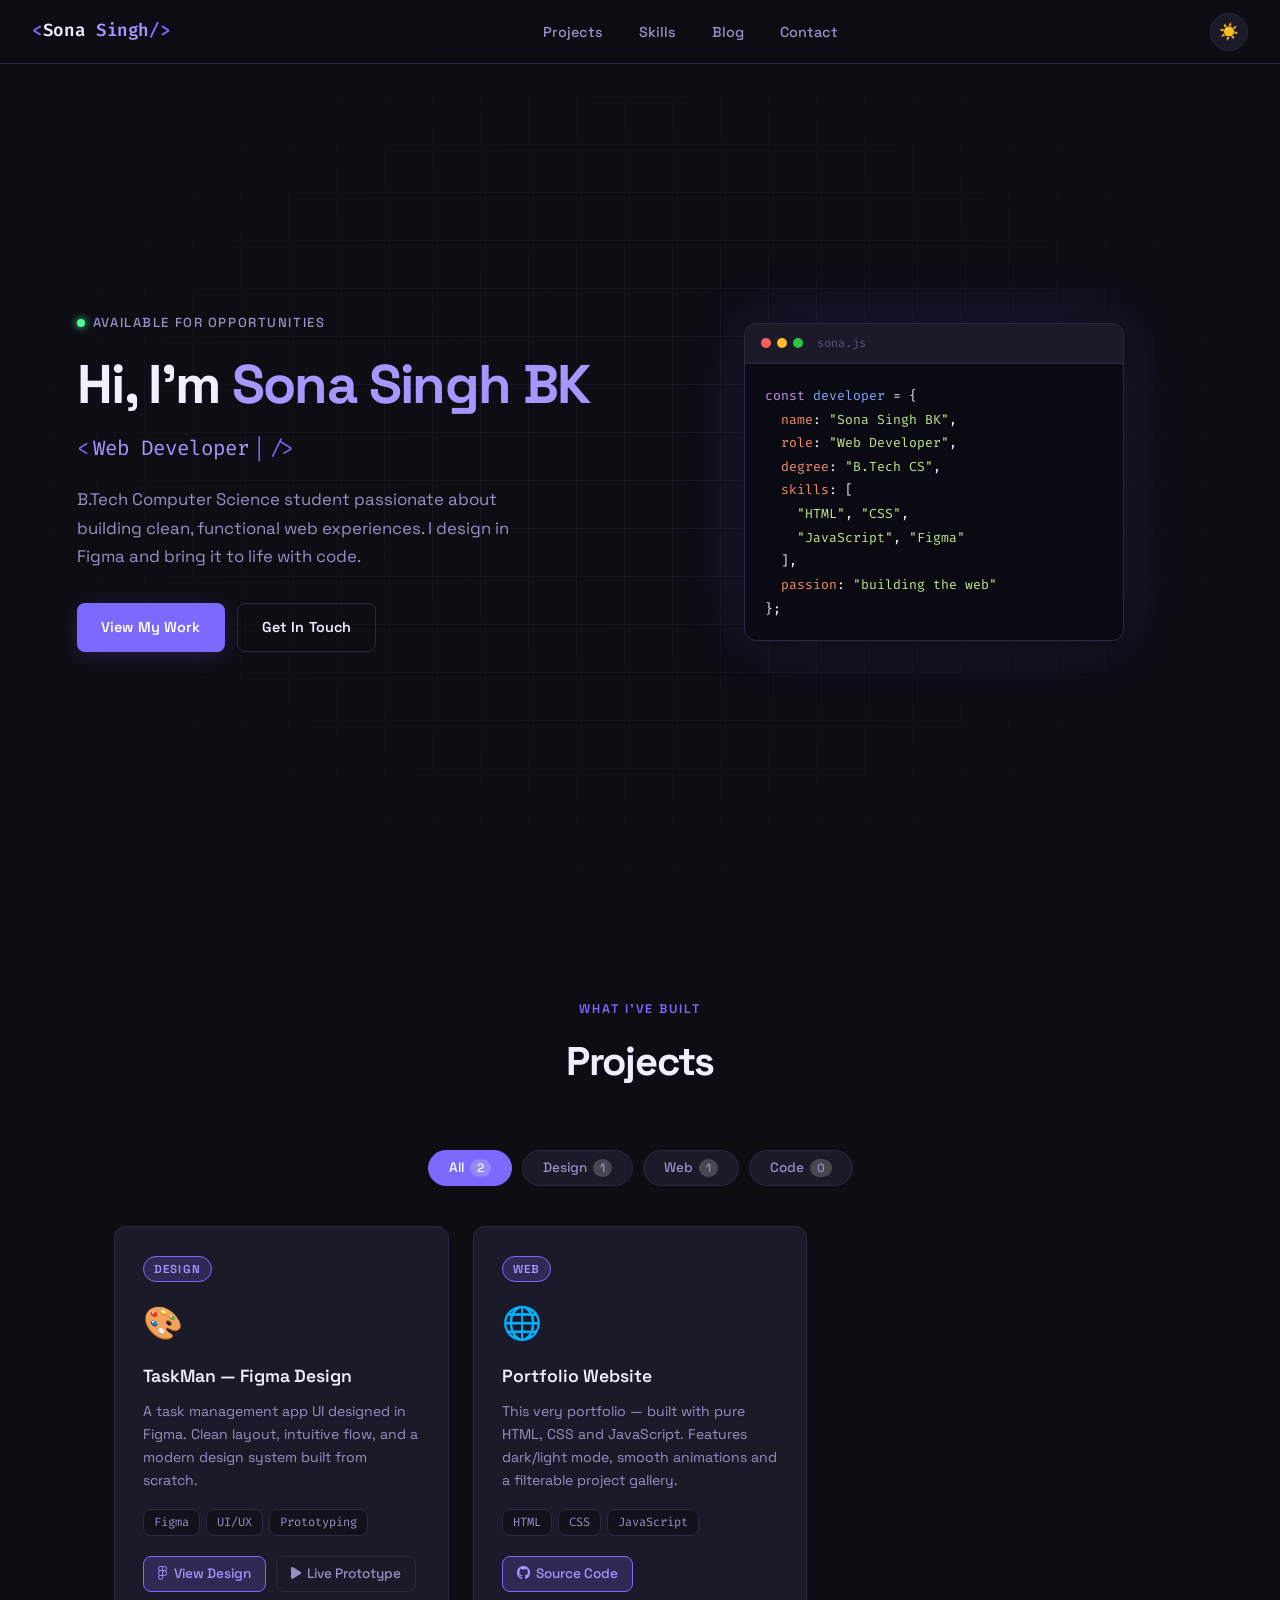
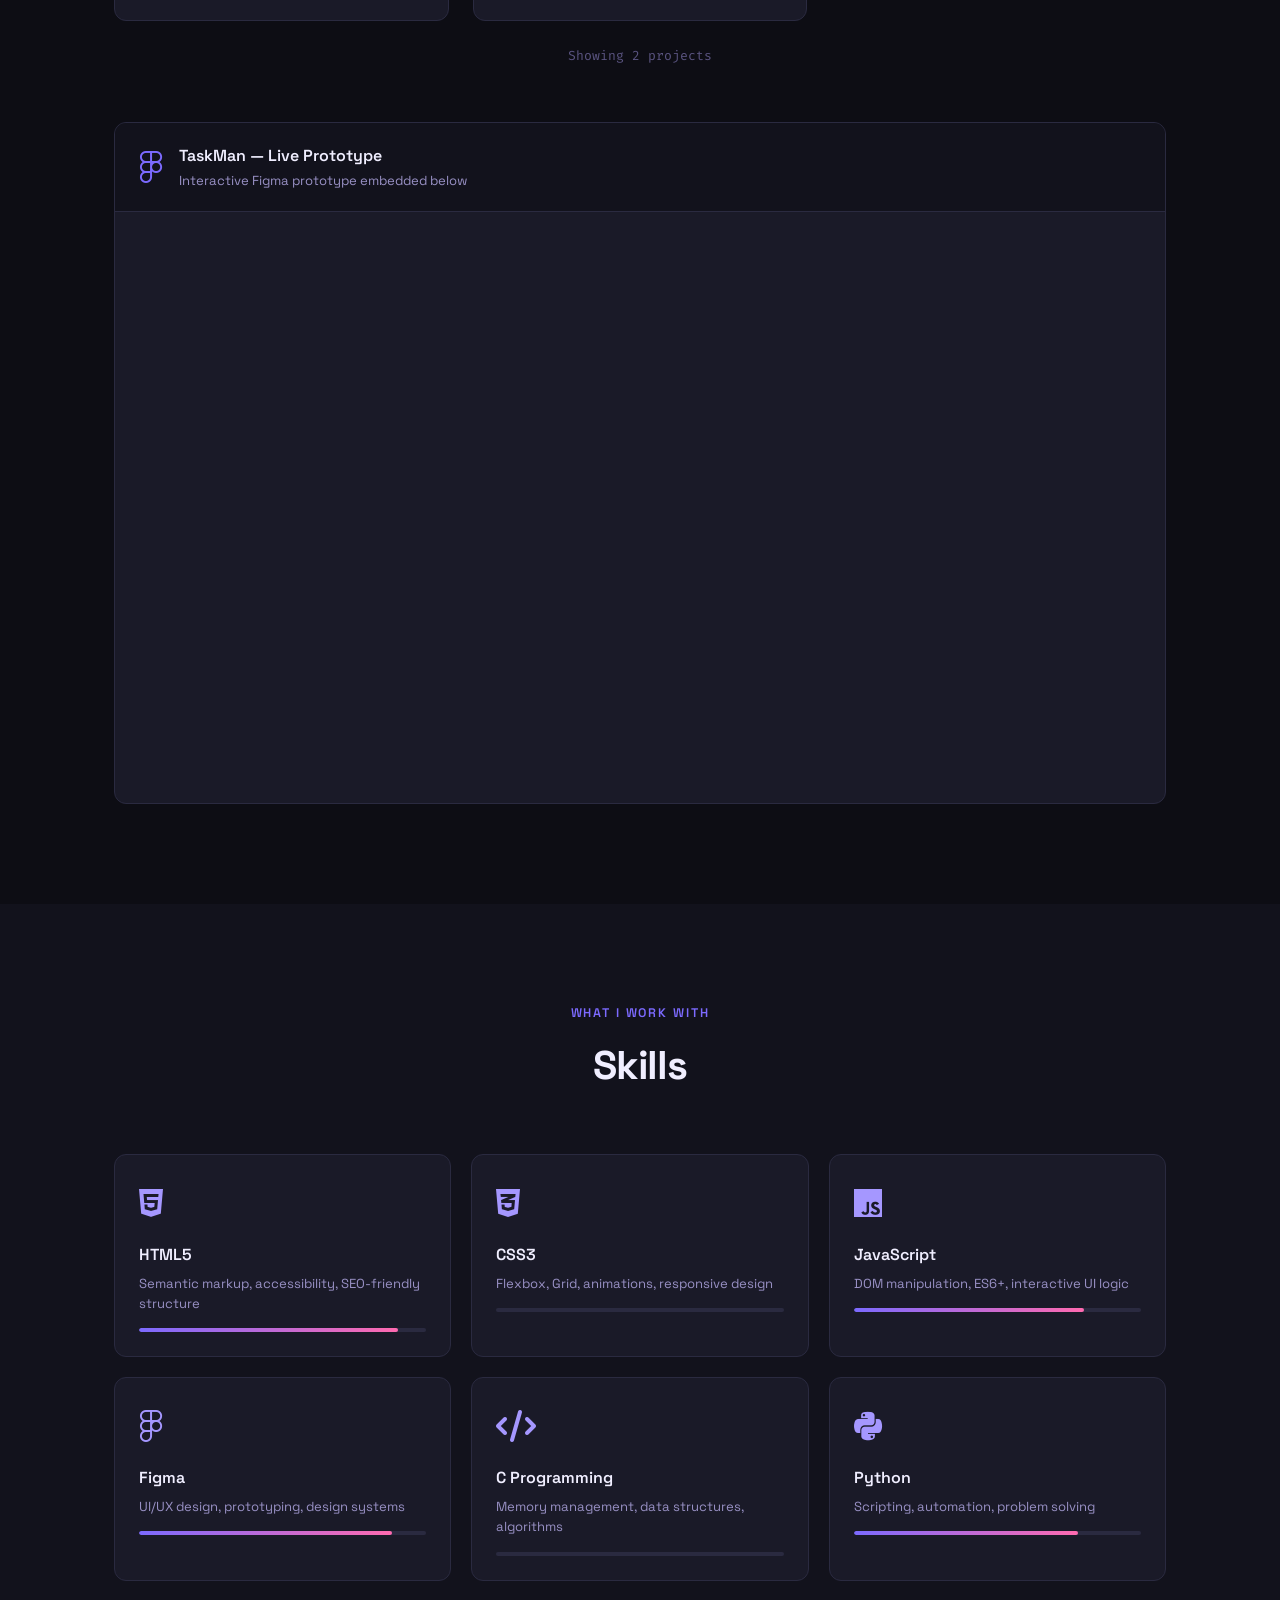
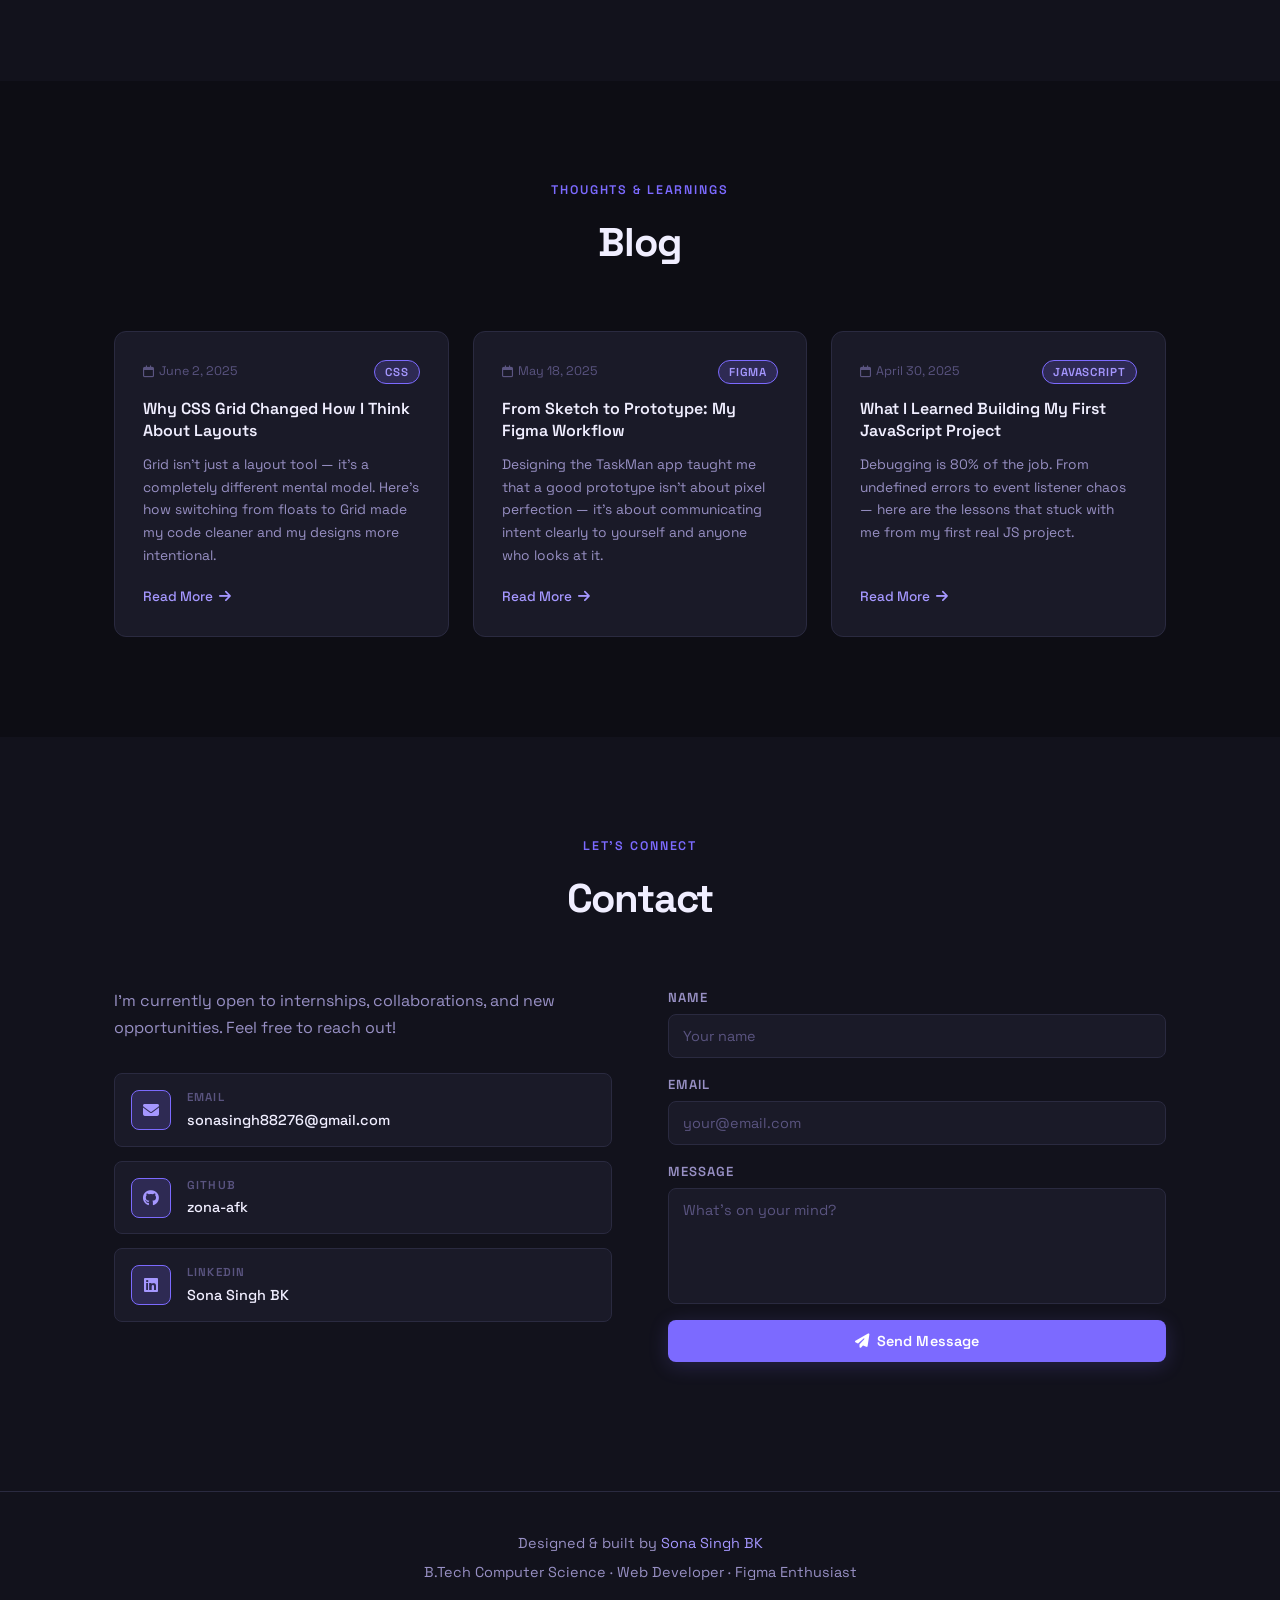
==== folio/index.html @ de7daded "Add files via upload" ====
<!DOCTYPE html>
<html lang="en" data-theme="dark">
<head>
  <meta charset="UTF-8" />
  <meta name="viewport" content="width=device-width, initial-scale=1.0" />
  <title>Sona Singh BK — Web Developer</title>
  <link rel="stylesheet" href="style.css" />
  <link href="https://fonts.googleapis.com/css2?family=Space+Grotesk:wght@300;400;500;600;700&family=Fira+Code:wght@400;500&display=swap" rel="stylesheet" />
  <link rel="stylesheet" href="https://cdnjs.cloudflare.com/ajax/libs/font-awesome/6.5.0/css/all.min.css" />
</head>
<body>

  <!-- ── NAVBAR ── -->
  <nav class="navbar" id="navbar">
    <div class="nav-logo">
      <span class="logo-bracket">&lt;</span>Sona <span class="logo-accent">Singh</span><span class="logo-bracket">/&gt;</span>
    </div>
    <ul class="nav-links" id="navLinks">
      <li><a href="#projects" class="nav-link">Projects</a></li>
      <li><a href="#skills" class="nav-link">Skills</a></li>
      <li><a href="#blog" class="nav-link">Blog</a></li>
      <li><a href="#contact" class="nav-link">Contact</a></li>
    </ul>
    <div class="nav-right">
      <button class="theme-toggle" id="themeToggle" aria-label="Toggle theme">
        <span class="theme-icon" id="themeIcon">☀️</span>
      </button>
      <button class="hamburger" id="hamburger" aria-label="Menu">
        <span></span><span></span><span></span>
      </button>
    </div>
  </nav>

  <!-- ── HERO ── -->
  <section class="hero" id="home">
    <div class="hero-bg-grid"></div>
    <div class="hero-content">
      <p class="hero-eyebrow"><span class="dot"></span> Available for opportunities</p>
      <h1 class="hero-title">
        Hi, I'm <span class="highlight">Sona Singh BK</span>
      </h1>
      <p class="hero-role">
        <span class="fira">&lt;</span>
        <span class="typed-text" id="typedText"></span>
        <span class="cursor">|</span>
        <span class="fira">/&gt;</span>
      </p>
      <p class="hero-bio">
        B.Tech Computer Science student passionate about building clean, functional web experiences. I design in Figma and bring it to life with code.
      </p>
      <div class="hero-cta">
        <a href="#projects" class="btn btn-primary">View My Work</a>
        <a href="#contact" class="btn btn-ghost">Get In Touch</a>
      </div>
    </div>
    <div class="hero-visual">
      <div class="code-card">
        <div class="code-card-header">
          <span class="dot red"></span>
          <span class="dot yellow"></span>
          <span class="dot green"></span>
          <span class="file-name">sona.js</span>
        </div>
        <pre class="code-body"><span class="c-key">const</span> <span class="c-var">developer</span> = {
  <span class="c-prop">name</span>: <span class="c-str">"Sona Singh BK"</span>,
  <span class="c-prop">role</span>: <span class="c-str">"Web Developer"</span>,
  <span class="c-prop">degree</span>: <span class="c-str">"B.Tech CS"</span>,
  <span class="c-prop">skills</span>: [
    <span class="c-str">"HTML"</span>, <span class="c-str">"CSS"</span>,
    <span class="c-str">"JavaScript"</span>, <span class="c-str">"Figma"</span>
  ],
  <span class="c-prop">passion</span>: <span class="c-str">"building the web"</span>
};</pre>
      </div>
    </div>
  </section>

  <!-- ── PROJECTS ── -->
  <section class="section" id="projects">
    <div class="container">
      <div class="section-header">
        <p class="section-eyebrow">What I've built</p>
        <h2 class="section-title">Projects</h2>
      </div>

      <!-- Filter Buttons -->
      <div class="filter-bar">
        <button class="filter-btn active" data-filter="all">All <span class="count" id="count-all"></span></button>
        <button class="filter-btn" data-filter="design">Design <span class="count" id="count-design"></span></button>
        <button class="filter-btn" data-filter="web">Web <span class="count" id="count-web"></span></button>
        <button class="filter-btn" data-filter="code">Code <span class="count" id="count-code"></span></button>
      </div>

      <div class="projects-grid" id="projectsGrid">

        <!-- Project 1 -->
        <div class="project-card" data-category="design">
          <div class="project-tag">Design</div>
          <div class="project-icon">🎨</div>
          <h3 class="project-name">TaskMan — Figma Design</h3>
          <p class="project-desc">A task management app UI designed in Figma. Clean layout, intuitive flow, and a modern design system built from scratch.</p>
          <div class="project-tech">
            <span class="tech-chip">Figma</span>
            <span class="tech-chip">UI/UX</span>
            <span class="tech-chip">Prototyping</span>
          </div>
          <div class="project-links">
            <a href="https://www.figma.com/design/TzGWOhsbZDElKzTihRXyVi/taskman?node-id=1-3&t=gSdvtDwGQ5jURXAf-1" target="_blank" class="project-link">
              <i class="fa-brands fa-figma"></i> View Design
            </a>
            <a href="https://www.figma.com/proto/TzGWOhsbZDElKzTihRXyVi/taskman?page-id=1%3A3&node-id=8-253&p=f&viewport=12%2C239%2C0.24&t=rxX5wmL4FggUm6LG-1&scaling=scale-down&content-scaling=fixed&starting-point-node-id=8%3A253" target="_blank" class="project-link secondary">
              <i class="fa-solid fa-play"></i> Live Prototype
            </a>
          </div>
        </div>

        <!-- Project 2 -->
        <div class="project-card" data-category="web">
          <div class="project-tag">Web</div>
          <div class="project-icon">🌐</div>
          <h3 class="project-name">Portfolio Website</h3>
          <p class="project-desc">This very portfolio — built with pure HTML, CSS and JavaScript. Features dark/light mode, smooth animations and a filterable project gallery.</p>
          <div class="project-tech">
            <span class="tech-chip">HTML</span>
            <span class="tech-chip">CSS</span>
            <span class="tech-chip">JavaScript</span>
          </div>
          <div class="project-links">
            <a href="https://github.com/zona-afk/green-quest-" target="_blank" class="project-link">
              <i class="fa-brands fa-github"></i> Source Code
            </a>
          </div>
        </div>

       

      </div>

      <!-- Project count -->
      <p class="project-count-display" id="projectCountDisplay"></p>

      <!-- ── FIGMA PROTOTYPE EMBED ── -->
      <div class="figma-embed-wrapper">
        <div class="figma-embed-header">
          <i class="fa-brands fa-figma"></i>
          <div>
            <h3>TaskMan — Live Prototype</h3>
            <p>Interactive Figma prototype embedded below</p>
          </div>
        </div>
        <div class="figma-iframe-container">
          <iframe
            src="https://www.figma.com/embed?embed_host=share&url=https%3A%2F%2Fwww.figma.com%2Fproto%2FTzGWOhsbZDElKzTihRXyVi%2Ftaskman%3Fpage-id%3D1%253A3%26node-id%3D8-253%26p%3Df%26viewport%3D12%252C239%252C0.24%26t%3DrxX5wmL4FggUm6LG-1%26scaling%3Dscale-down%26content-scaling%3Dfixed%26starting-point-node-id%3D8%253A253"
            allowfullscreen
            loading="lazy"
            title="TaskMan Figma Prototype">
          </iframe>
        </div>
      </div>

    </div>
  </section>

  <!-- ── SKILLS ── -->
  <section class="section section-alt" id="skills">
    <div class="container">
      <div class="section-header">
        <p class="section-eyebrow">What I work with</p>
        <h2 class="section-title">Skills</h2>
      </div>
      <div class="skills-grid">

        <div class="skill-card">
          <div class="skill-icon">
            <i class="fa-brands fa-html5"></i>
          </div>
          <h4>HTML5</h4>
          <p>Semantic markup, accessibility, SEO-friendly structure</p>
          <div class="skill-bar"><div class="skill-fill" style="--w:90%"></div></div>
        </div>

        <div class="skill-card">
          <div class="skill-icon">
            <i class="fa-brands fa-css3-alt"></i>
          </div>
          <h4>CSS3</h4>
          <p>Flexbox, Grid, animations, responsive design</p>
          <div class="skill-bar"><div class="skill-fill" style="--w:85%"></div></div>
        </div>

        <div class="skill-card">
          <div class="skill-icon">
            <i class="fa-brands fa-js"></i>
          </div>
          <h4>JavaScript</h4>
          <p>DOM manipulation, ES6+, interactive UI logic</p>
          <div class="skill-bar"><div class="skill-fill" style="--w:80%"></div></div>
        </div>

        <div class="skill-card">
          <div class="skill-icon">
            <i class="fa-brands fa-figma"></i>
          </div>
          <h4>Figma</h4>
          <p>UI/UX design, prototyping, design systems</p>
          <div class="skill-bar"><div class="skill-fill" style="--w:88%"></div></div>
        </div>

        <div class="skill-card">
          <div class="skill-icon">
            <i class="fa-solid fa-code"></i>
          </div>
          <h4>C Programming</h4>
          <p>Memory management, data structures, algorithms</p>
          <div class="skill-bar"><div class="skill-fill" style="--w:75%"></div></div>
        </div>

        <div class="skill-card">
          <div class="skill-icon">
            <i class="fa-brands fa-python"></i>
          </div>
          <h4>Python</h4>
          <p>Scripting, automation, problem solving</p>
          <div class="skill-bar"><div class="skill-fill" style="--w:78%"></div></div>
        </div>

      </div>
    </div>
  </section>

  <!-- ── BLOG ── -->
  <section class="section" id="blog">
    <div class="container">
      <div class="section-header">
        <p class="section-eyebrow">Thoughts & learnings</p>
        <h2 class="section-title">Blog</h2>
      </div>
      <div class="blog-grid">

        <article class="blog-card">
          <div class="blog-meta">
            <span class="blog-date"><i class="fa-regular fa-calendar"></i> June 2, 2025</span>
            <span class="blog-tag">CSS</span>
          </div>
          <h3 class="blog-title">Why CSS Grid Changed How I Think About Layouts</h3>
          <p class="blog-excerpt">Grid isn't just a layout tool — it's a completely different mental model. Here's how switching from floats to Grid made my code cleaner and my designs more intentional.</p>
          <a href="#" class="read-more">Read More <i class="fa-solid fa-arrow-right"></i></a>
        </article>

        <article class="blog-card">
          <div class="blog-meta">
            <span class="blog-date"><i class="fa-regular fa-calendar"></i> May 18, 2025</span>
            <span class="blog-tag">Figma</span>
          </div>
          <h3 class="blog-title">From Sketch to Prototype: My Figma Workflow</h3>
          <p class="blog-excerpt">Designing the TaskMan app taught me that a good prototype isn't about pixel perfection — it's about communicating intent clearly to yourself and anyone who looks at it.</p>
          <a href="#" class="read-more">Read More <i class="fa-solid fa-arrow-right"></i></a>
        </article>

        <article class="blog-card">
          <div class="blog-meta">
            <span class="blog-date"><i class="fa-regular fa-calendar"></i> April 30, 2025</span>
            <span class="blog-tag">JavaScript</span>
          </div>
          <h3 class="blog-title">What I Learned Building My First JavaScript Project</h3>
          <p class="blog-excerpt">Debugging is 80% of the job. From undefined errors to event listener chaos — here are the lessons that stuck with me from my first real JS project.</p>
          <a href="#" class="read-more">Read More <i class="fa-solid fa-arrow-right"></i></a>
        </article>

      </div>
    </div>
  </section>

  <!-- ── CONTACT ── -->
  <section class="section section-alt" id="contact">
    <div class="container">
      <div class="section-header">
        <p class="section-eyebrow">Let's connect</p>
        <h2 class="section-title">Contact</h2>
      </div>
      <div class="contact-wrapper">
        <div class="contact-info">
          <p class="contact-intro">
            I'm currently open to internships, collaborations, and new opportunities. Feel free to reach out!
          </p>
          <div class="contact-links">
            <a href="mailto:sonasingh88276@gmail.com" class="contact-item">
              <div class="contact-icon"><i class="fa-solid fa-envelope"></i></div>
              <div>
                <span class="contact-label">Email</span>
                <span class="contact-value">sonasingh88276@gmail.com</span>
              </div>
            </a>
            <a href="https://github.com/zona-afk" target="_blank" class="contact-item">
              <div class="contact-icon"><i class="fa-brands fa-github"></i></div>
              <div>
                <span class="contact-label">GitHub</span>
                <span class="contact-value">zona-afk</span>
              </div>
            </a>
            <a href="https://www.linkedin.com/in/sona-singh-96238232b/" target="_blank" class="contact-item">
              <div class="contact-icon"><i class="fa-brands fa-linkedin"></i></div>
              <div>
                <span class="contact-label">LinkedIn</span>
                <span class="contact-value">Sona Singh BK</span>
              </div>
            </a>
           
          </div>
        </div>

        <form class="contact-form" id="contactForm">
          <div class="form-group">
            <label for="name">Name</label>
            <input type="text" id="name" placeholder="Your name" required />
          </div>
          <div class="form-group">
            <label for="email">Email</label>
            <input type="email" id="email" placeholder="your@email.com" required />
          </div>
          <div class="form-group">
            <label for="message">Message</label>
            <textarea id="message" rows="5" placeholder="What's on your mind?" required></textarea>
          </div>
          <button type="submit" class="btn btn-primary btn-full">
            <i class="fa-solid fa-paper-plane"></i> Send Message
          </button>
          <p class="form-note" id="formNote"></p>
        </form>
      </div>
    </div>
  </section>

  <!-- ── FOOTER ── -->
  <footer class="footer">
    <div class="container">
      <p>Designed &amp; built by <span class="highlight">Sona Singh BK</span></p>
      <p class="footer-sub">B.Tech Computer Science · Web Developer · Figma Enthusiast</p>
    </div>
  </footer>

  <script src="script.js"></script>
</body>
</html>
---- folio/style.css ----
/* ── RESET & BASE ── */
*, *::before, *::after { box-sizing: border-box; margin: 0; padding: 0; }

:root {
  /* Dark theme (default) */
  --bg:          #0d0d14;
  --bg-alt:      #12121c;
  --bg-card:     #1a1a28;
  --bg-card-hover: #1f1f30;
  --border:      #2a2a40;
  --border-glow: #7c6aff44;

  --text-primary:   #f0eeff;
  --text-secondary: #9890c4;
  --text-muted:     #5a5480;

  --accent:       #7c6aff;
  --accent-light: #a597ff;
  --accent-glow:  #7c6aff33;
  --accent2:      #ff6ab0;

  --navbar-bg:    rgba(13, 13, 20, 0.85);
  --code-bg:      #0a0a12;

  --shadow-sm: 0 2px 8px rgba(0,0,0,0.3);
  --shadow-md: 0 8px 32px rgba(0,0,0,0.4);
  --shadow-card: 0 4px 24px rgba(124,106,255,0.08);

  --radius: 12px;
  --radius-sm: 8px;
  --font-main: 'Space Grotesk', sans-serif;
  --font-code: 'Fira Code', monospace;

  --transition: 0.25s ease;
}

[data-theme="light"] {
  --bg:          #f5f4ff;
  --bg-alt:      #ededfc;
  --bg-card:     #ffffff;
  --bg-card-hover: #f8f7ff;
  --border:      #dddaf5;
  --border-glow: #7c6aff33;

  --text-primary:   #1a1730;
  --text-secondary: #5a5480;
  --text-muted:     #9890c4;

  --accent:       #5a45e0;
  --accent-light: #7c6aff;
  --accent-glow:  #7c6aff1a;
  --accent2:      #e0458a;

  --navbar-bg:    rgba(245, 244, 255, 0.9);
  --code-bg:      #eeeeff;

  --shadow-sm: 0 2px 8px rgba(0,0,0,0.08);
  --shadow-md: 0 8px 32px rgba(0,0,0,0.12);
  --shadow-card: 0 4px 24px rgba(90,69,224,0.1);
}

html { scroll-behavior: smooth; }

body {
  font-family: var(--font-main);
  background: var(--bg);
  color: var(--text-primary);
  line-height: 1.6;
  transition: background var(--transition), color var(--transition);
  overflow-x: hidden;
}

/* ── SCROLLBAR ── */
::-webkit-scrollbar { width: 6px; }
::-webkit-scrollbar-track { background: var(--bg); }
::-webkit-scrollbar-thumb { background: var(--accent); border-radius: 3px; }

/* ── UTILITIES ── */
.container { max-width: 1100px; margin: 0 auto; padding: 0 24px; }
.highlight { color: var(--accent-light); }
.fira { font-family: var(--font-code); color: var(--accent); }

/* ── NAVBAR ── */
.navbar {
  position: fixed; top: 0; left: 0; right: 0; z-index: 100;
  background: var(--navbar-bg);
  backdrop-filter: blur(16px);
  -webkit-backdrop-filter: blur(16px);
  border-bottom: 1px solid var(--border);
  padding: 0 32px;
  height: 64px;
  display: flex;
  align-items: center;
  justify-content: space-between;
  transition: background var(--transition), border-color var(--transition);
}

.nav-logo {
  font-family: var(--font-code);
  font-size: 1.1rem;
  font-weight: 600;
  color: var(--text-primary);
  letter-spacing: -0.02em;
}
.logo-bracket { color: var(--accent); }
.logo-accent  { color: var(--accent-light); }

.nav-links {
  display: flex; list-style: none; gap: 8px;
}

.nav-link {
  text-decoration: none;
  color: var(--text-secondary);
  font-size: 0.9rem;
  font-weight: 500;
  padding: 6px 14px;
  border-radius: var(--radius-sm);
  transition: color var(--transition), background var(--transition);
}
.nav-link:hover {
  color: var(--text-primary);
  background: var(--accent-glow);
}

.nav-right { display: flex; align-items: center; gap: 12px; }

.theme-toggle {
  background: var(--bg-card);
  border: 1px solid var(--border);
  border-radius: 50%;
  width: 38px; height: 38px;
  display: flex; align-items: center; justify-content: center;
  cursor: pointer;
  font-size: 1rem;
  transition: background var(--transition), border-color var(--transition), transform 0.2s;
}
.theme-toggle:hover { background: var(--accent-glow); transform: rotate(20deg); }

.hamburger {
  display: none;
  flex-direction: column; gap: 5px;
  background: none; border: none; cursor: pointer; padding: 4px;
}
.hamburger span {
  display: block; width: 22px; height: 2px;
  background: var(--text-primary);
  border-radius: 2px;
  transition: all 0.3s;
}

/* ── HERO ── */
.hero {
  min-height: 100vh;
  padding-top: 64px;
  display: grid;
  grid-template-columns: 1fr 1fr;
  align-items: center;
  gap: 48px;
  padding-left: clamp(24px, 6vw, 100px);
  padding-right: clamp(24px, 6vw, 100px);
  position: relative;
  overflow: hidden;
}

.hero-bg-grid {
  position: absolute; inset: 0; z-index: 0;
  background-image:
    linear-gradient(var(--border) 1px, transparent 1px),
    linear-gradient(90deg, var(--border) 1px, transparent 1px);
  background-size: 48px 48px;
  opacity: 0.35;
  mask-image: radial-gradient(ellipse 70% 70% at 50% 50%, black 20%, transparent 80%);
}

.hero-content { position: relative; z-index: 1; }

.hero-eyebrow {
  font-size: 0.82rem;
  font-weight: 500;
  color: var(--text-secondary);
  text-transform: uppercase;
  letter-spacing: 0.12em;
  display: flex; align-items: center; gap: 8px;
  margin-bottom: 20px;
}
.hero-eyebrow .dot {
  width: 8px; height: 8px;
  background: #4cff9a;
  border-radius: 50%;
  box-shadow: 0 0 8px #4cff9a;
  animation: pulse 2s infinite;
}
@keyframes pulse {
  0%, 100% { opacity: 1; }
  50% { opacity: 0.4; }
}

.hero-title {
  font-size: clamp(2.2rem, 5vw, 3.4rem);
  font-weight: 700;
  line-height: 1.15;
  letter-spacing: -0.03em;
  margin-bottom: 16px;
}

.hero-role {
  font-family: var(--font-code);
  font-size: clamp(1rem, 2.5vw, 1.3rem);
  color: var(--text-secondary);
  margin-bottom: 20px;
  display: flex; align-items: center; gap: 4px;
}
.typed-text { color: var(--accent-light); min-width: 2ch; }
.cursor {
  color: var(--accent);
  animation: blink 1s steps(1) infinite;
}
@keyframes blink { 0%, 100% { opacity: 1; } 50% { opacity: 0; } }

.hero-bio {
  color: var(--text-secondary);
  font-size: 1.05rem;
  line-height: 1.7;
  max-width: 480px;
  margin-bottom: 32px;
}

.hero-cta { display: flex; gap: 12px; flex-wrap: wrap; }

/* ── BUTTONS ── */
.btn {
  display: inline-flex; align-items: center; gap: 8px;
  padding: 12px 24px;
  border-radius: var(--radius-sm);
  font-family: var(--font-main);
  font-size: 0.9rem;
  font-weight: 600;
  text-decoration: none;
  cursor: pointer;
  border: none;
  transition: all var(--transition);
  letter-spacing: 0.01em;
}
.btn-primary {
  background: var(--accent);
  color: #fff;
  box-shadow: 0 4px 20px var(--accent-glow);
}
.btn-primary:hover {
  background: var(--accent-light);
  transform: translateY(-2px);
  box-shadow: 0 8px 28px var(--accent-glow);
}
.btn-ghost {
  background: transparent;
  color: var(--text-primary);
  border: 1px solid var(--border);
}
.btn-ghost:hover {
  background: var(--accent-glow);
  border-color: var(--accent);
  color: var(--accent-light);
  transform: translateY(-2px);
}
.btn-full { width: 100%; justify-content: center; }

/* ── CODE CARD (hero visual) ── */
.hero-visual {
  position: relative; z-index: 1;
  display: flex; justify-content: center;
}

.code-card {
  background: var(--code-bg);
  border: 1px solid var(--border);
  border-radius: var(--radius);
  width: 100%; max-width: 380px;
  box-shadow: var(--shadow-md), 0 0 60px var(--accent-glow);
  overflow: hidden;
  animation: float 4s ease-in-out infinite;
}
@keyframes float {
  0%, 100% { transform: translateY(0); }
  50% { transform: translateY(-12px); }
}

.code-card-header {
  background: var(--bg-card);
  border-bottom: 1px solid var(--border);
  padding: 10px 16px;
  display: flex; align-items: center; gap: 6px;
}
.code-card-header .dot {
  width: 10px; height: 10px; border-radius: 50%;
}
.dot.red    { background: #ff5f57; }
.dot.yellow { background: #ffbd2e; }
.dot.green  { background: #28c840; }
.file-name { font-family: var(--font-code); font-size: 0.75rem; color: var(--text-muted); margin-left: 8px; }

.code-body {
  padding: 20px;
  font-family: var(--font-code);
  font-size: 0.82rem;
  line-height: 1.8;
  white-space: pre;
  overflow-x: auto;
}
.c-key  { color: #c792ea; }
.c-var  { color: #82aaff; }
.c-prop { color: #f78c6c; }
.c-str  { color: #c3e88d; }

/* ── SECTIONS ── */
.section { padding: 100px 0; }
.section-alt { background: var(--bg-alt); }

.section-header {
  text-align: center;
  margin-bottom: 56px;
}
.section-eyebrow {
  font-size: 0.78rem;
  font-weight: 600;
  color: var(--accent);
  text-transform: uppercase;
  letter-spacing: 0.15em;
  margin-bottom: 10px;
}
.section-title {
  font-size: clamp(1.8rem, 4vw, 2.5rem);
  font-weight: 700;
  letter-spacing: -0.03em;
}

/* ── FILTER BAR ── */
.filter-bar {
  display: flex; justify-content: center; gap: 10px;
  flex-wrap: wrap;
  margin-bottom: 40px;
}
.filter-btn {
  background: var(--bg-card);
  border: 1px solid var(--border);
  color: var(--text-secondary);
  padding: 8px 20px;
  border-radius: 999px;
  font-family: var(--font-main);
  font-size: 0.85rem;
  font-weight: 500;
  cursor: pointer;
  transition: all var(--transition);
  display: flex; align-items: center; gap: 6px;
}
.filter-btn:hover, .filter-btn.active {
  background: var(--accent);
  border-color: var(--accent);
  color: #fff;
}
.count {
  background: rgba(255,255,255,0.2);
  padding: 1px 7px;
  border-radius: 999px;
  font-size: 0.75rem;
}

/* ── PROJECTS GRID ── */
.projects-grid {
  display: grid;
  grid-template-columns: repeat(auto-fill, minmax(300px, 1fr));
  gap: 24px;
  margin-bottom: 24px;
}

.project-card {
  background: var(--bg-card);
  border: 1px solid var(--border);
  border-radius: var(--radius);
  padding: 28px;
  transition: all var(--transition);
  position: relative;
  overflow: hidden;
}
.project-card::before {
  content: '';
  position: absolute; top: 0; left: 0; right: 0; height: 2px;
  background: linear-gradient(90deg, var(--accent), var(--accent2));
  transform: scaleX(0);
  transition: transform var(--transition);
}
.project-card:hover {
  border-color: var(--border-glow);
  background: var(--bg-card-hover);
  transform: translateY(-4px);
  box-shadow: var(--shadow-card);
}
.project-card:hover::before { transform: scaleX(1); }

.project-card.hidden {
  opacity: 0;
  transform: scale(0.9) translateY(20px);
  pointer-events: none;
  position: absolute;
}

.project-tag {
  display: inline-block;
  background: var(--accent-glow);
  color: var(--accent-light);
  font-size: 0.72rem;
  font-weight: 600;
  text-transform: uppercase;
  letter-spacing: 0.1em;
  padding: 3px 10px;
  border-radius: 999px;
  margin-bottom: 16px;
  border: 1px solid var(--accent);
}
.project-icon { font-size: 2rem; margin-bottom: 12px; }
.project-name {
  font-size: 1.1rem;
  font-weight: 600;
  margin-bottom: 10px;
  color: var(--text-primary);
}
.project-desc {
  font-size: 0.88rem;
  color: var(--text-secondary);
  line-height: 1.65;
  margin-bottom: 16px;
}
.project-tech { display: flex; flex-wrap: wrap; gap: 6px; margin-bottom: 20px; }
.tech-chip {
  background: var(--bg-alt);
  border: 1px solid var(--border);
  color: var(--text-secondary);
  font-size: 0.75rem;
  padding: 3px 10px;
  border-radius: var(--radius-sm);
  font-family: var(--font-code);
}
.project-links { display: flex; flex-wrap: wrap; gap: 10px; }
.project-link {
  display: inline-flex; align-items: center; gap: 6px;
  text-decoration: none;
  color: var(--accent-light);
  font-size: 0.85rem;
  font-weight: 500;
  padding: 6px 14px;
  border-radius: var(--radius-sm);
  background: var(--accent-glow);
  border: 1px solid var(--accent);
  transition: all var(--transition);
}
.project-link:hover {
  background: var(--accent);
  color: #fff;
  transform: translateY(-1px);
}
.project-link.secondary {
  background: transparent;
  color: var(--text-secondary);
  border-color: var(--border);
}
.project-link.secondary:hover {
  background: var(--accent-glow);
  color: var(--accent-light);
  border-color: var(--accent);
}

.project-count-display {
  text-align: center;
  font-size: 0.82rem;
  color: var(--text-muted);
  margin-bottom: 56px;
  font-family: var(--font-code);
}

/* ── FIGMA EMBED ── */
.figma-embed-wrapper {
  border: 1px solid var(--border);
  border-radius: var(--radius);
  overflow: hidden;
  background: var(--bg-card);
}
.figma-embed-header {
  display: flex; align-items: center; gap: 16px;
  padding: 20px 24px;
  border-bottom: 1px solid var(--border);
  background: var(--bg-alt);
}
.figma-embed-header i { font-size: 2rem; color: var(--accent); }
.figma-embed-header h3 { font-size: 1rem; font-weight: 600; margin-bottom: 2px; }
.figma-embed-header p { font-size: 0.82rem; color: var(--text-secondary); }

.figma-iframe-container {
  position: relative;
  padding-bottom: 56.25%;
  height: 0;
  overflow: hidden;
}
.figma-iframe-container iframe {
  position: absolute; top: 0; left: 0;
  width: 100%; height: 100%;
  border: none;
}

/* ── SKILLS ── */
.skills-grid {
  display: grid;
  grid-template-columns: repeat(auto-fill, minmax(280px, 1fr));
  gap: 20px;
}
.skill-card {
  background: var(--bg-card);
  border: 1px solid var(--border);
  border-radius: var(--radius);
  padding: 24px;
  transition: all var(--transition);
}
.skill-card:hover {
  border-color: var(--border-glow);
  transform: translateY(-3px);
  box-shadow: var(--shadow-card);
}
.skill-icon {
  font-size: 2rem;
  color: var(--accent-light);
  margin-bottom: 12px;
}
.skill-card h4 {
  font-size: 1rem;
  font-weight: 600;
  margin-bottom: 6px;
}
.skill-card p {
  font-size: 0.82rem;
  color: var(--text-secondary);
  line-height: 1.55;
  margin-bottom: 14px;
}
.skill-bar {
  height: 4px;
  background: var(--border);
  border-radius: 999px;
  overflow: hidden;
}
.skill-fill {
  height: 100%;
  width: var(--w);
  background: linear-gradient(90deg, var(--accent), var(--accent2));
  border-radius: 999px;
  transform-origin: left;
  transform: scaleX(0);
  transition: transform 0.8s cubic-bezier(0.34, 1.56, 0.64, 1);
}
.skill-fill.animate { transform: scaleX(1); }

/* ── BLOG ── */
.blog-grid {
  display: grid;
  grid-template-columns: repeat(auto-fill, minmax(300px, 1fr));
  gap: 24px;
}
.blog-card {
  background: var(--bg-card);
  border: 1px solid var(--border);
  border-radius: var(--radius);
  padding: 28px;
  transition: all var(--transition);
  display: flex; flex-direction: column;
}
.blog-card:hover {
  border-color: var(--border-glow);
  transform: translateY(-4px);
  box-shadow: var(--shadow-card);
}
.blog-meta {
  display: flex; align-items: center; justify-content: space-between;
  margin-bottom: 14px;
}
.blog-date {
  font-size: 0.78rem;
  color: var(--text-muted);
  display: flex; align-items: center; gap: 5px;
}
.blog-tag {
  background: var(--accent-glow);
  color: var(--accent-light);
  font-size: 0.72rem;
  font-weight: 600;
  padding: 2px 10px;
  border-radius: 999px;
  border: 1px solid var(--accent);
  text-transform: uppercase;
  letter-spacing: 0.08em;
}
.blog-title {
  font-size: 1rem;
  font-weight: 600;
  line-height: 1.4;
  margin-bottom: 10px;
  color: var(--text-primary);
}
.blog-excerpt {
  font-size: 0.86rem;
  color: var(--text-secondary);
  line-height: 1.65;
  flex: 1;
  margin-bottom: 20px;
}
.read-more {
  display: inline-flex; align-items: center; gap: 6px;
  text-decoration: none;
  color: var(--accent-light);
  font-size: 0.85rem;
  font-weight: 500;
  transition: gap var(--transition), color var(--transition);
}
.read-more:hover { gap: 10px; color: var(--accent); }

/* ── CONTACT ── */
.contact-wrapper {
  display: grid;
  grid-template-columns: 1fr 1fr;
  gap: 56px;
  align-items: start;
}
.contact-intro {
  color: var(--text-secondary);
  font-size: 1rem;
  line-height: 1.7;
  margin-bottom: 32px;
}
.contact-links { display: flex; flex-direction: column; gap: 14px; }
.contact-item {
  display: flex; align-items: center; gap: 16px;
  text-decoration: none;
  padding: 14px 16px;
  background: var(--bg-card);
  border: 1px solid var(--border);
  border-radius: var(--radius-sm);
  transition: all var(--transition);
}
.contact-item:hover {
  border-color: var(--accent);
  background: var(--accent-glow);
  transform: translateX(4px);
}
.contact-icon {
  width: 40px; height: 40px;
  background: var(--accent-glow);
  border: 1px solid var(--accent);
  border-radius: var(--radius-sm);
  display: flex; align-items: center; justify-content: center;
  color: var(--accent-light);
  font-size: 1rem;
  flex-shrink: 0;
}
.contact-label {
  display: block;
  font-size: 0.72rem;
  font-weight: 600;
  color: var(--text-muted);
  text-transform: uppercase;
  letter-spacing: 0.1em;
  margin-bottom: 2px;
}
.contact-value {
  display: block;
  font-size: 0.9rem;
  color: var(--text-primary);
  font-weight: 500;
}

/* Contact Form */
.contact-form { display: flex; flex-direction: column; gap: 16px; }
.form-group { display: flex; flex-direction: column; gap: 6px; }
.form-group label {
  font-size: 0.82rem;
  font-weight: 600;
  color: var(--text-secondary);
  text-transform: uppercase;
  letter-spacing: 0.08em;
}
.form-group input,
.form-group textarea {
  background: var(--bg-card);
  border: 1px solid var(--border);
  border-radius: var(--radius-sm);
  color: var(--text-primary);
  font-family: var(--font-main);
  font-size: 0.9rem;
  padding: 12px 14px;
  outline: none;
  transition: border-color var(--transition), box-shadow var(--transition);
  resize: none;
}
.form-group input:focus,
.form-group textarea:focus {
  border-color: var(--accent);
  box-shadow: 0 0 0 3px var(--accent-glow);
}
.form-group input::placeholder,
.form-group textarea::placeholder { color: var(--text-muted); }
.form-note { font-size: 0.82rem; color: #4cff9a; text-align: center; min-height: 1em; }

/* ── FOOTER ── */
.footer {
  background: var(--bg-alt);
  border-top: 1px solid var(--border);
  padding: 40px 0;
  text-align: center;
}
.footer p { color: var(--text-secondary); font-size: 0.9rem; }
.footer-sub { font-size: 0.78rem; color: var(--text-muted); margin-top: 6px; }

/* ── RESPONSIVE ── */
@media (max-width: 900px) {
  .hero {
    grid-template-columns: 1fr;
    text-align: center;
    padding-top: 80px;
    padding-bottom: 60px;
    gap: 40px;
  }
  .hero-bio { margin: 0 auto 32px; }
  .hero-cta { justify-content: center; }
  .hero-visual { display: none; }
  .contact-wrapper { grid-template-columns: 1fr; gap: 40px; }
}

@media (max-width: 680px) {
  .nav-links { display: none; position: absolute; top: 64px; left: 0; right: 0; flex-direction: column; background: var(--navbar-bg); backdrop-filter: blur(16px); border-bottom: 1px solid var(--border); padding: 16px; gap: 4px; }
  .nav-links.open { display: flex; }
  .nav-link { padding: 10px 14px; }
  .hamburger { display: flex; }
  .projects-grid { grid-template-columns: 1fr; }
  .blog-grid { grid-template-columns: 1fr; }
  .skills-grid { grid-template-columns: 1fr; }
}

@media (prefers-reduced-motion: reduce) {
  *, *::before, *::after { animation-duration: 0.01ms !important; transition-duration: 0.01ms !important; }
}
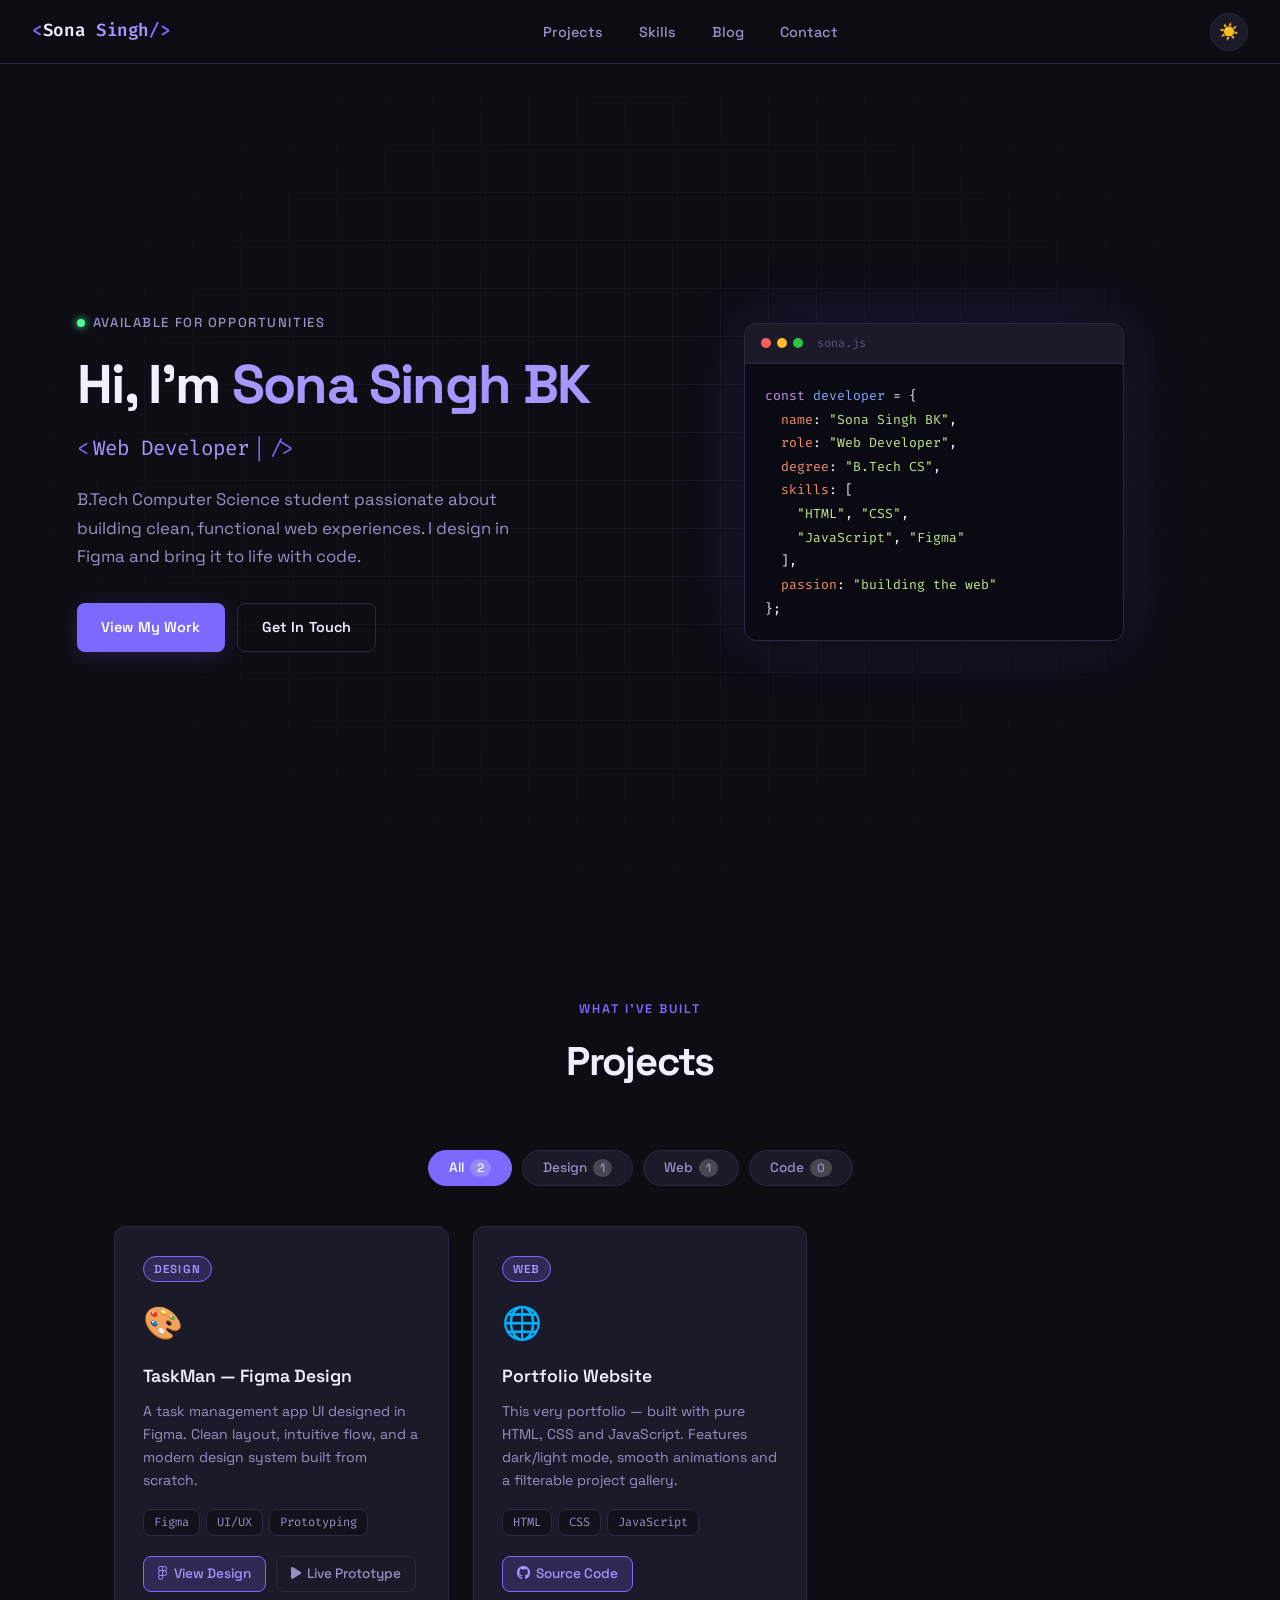
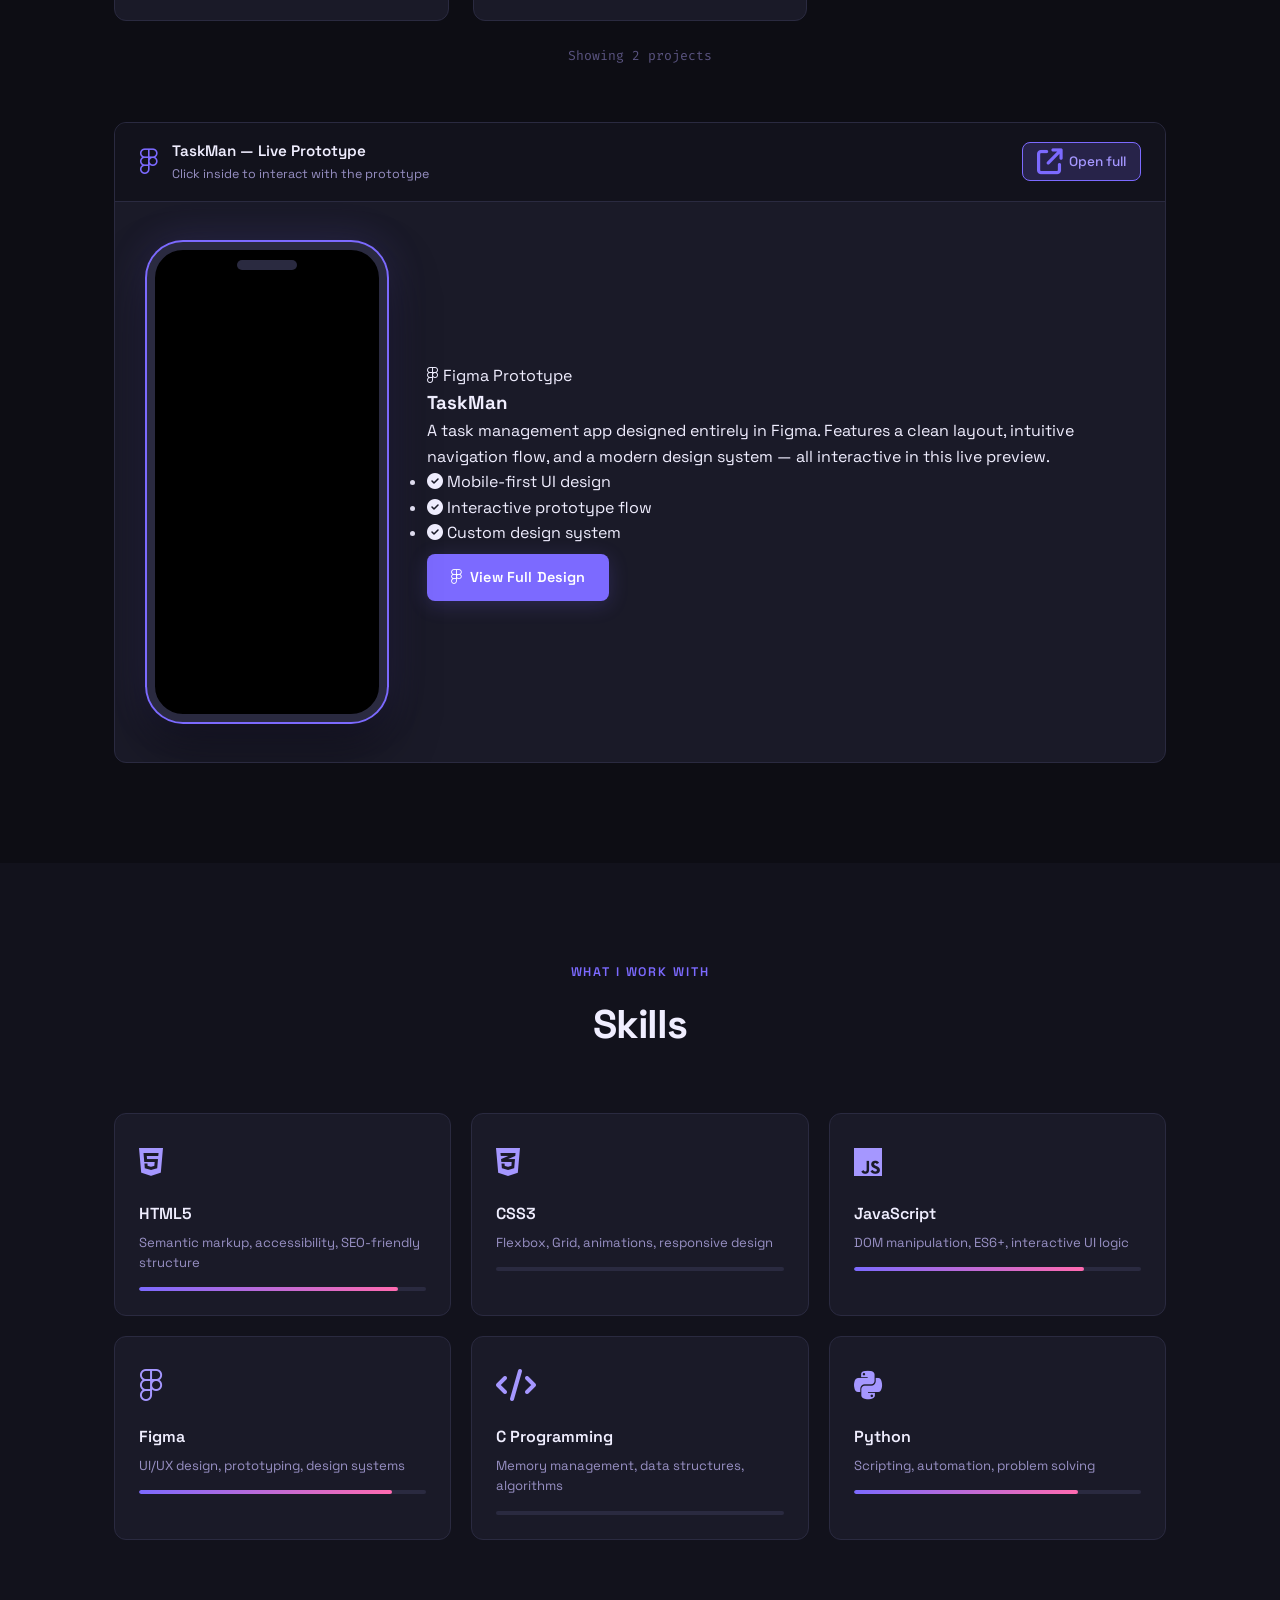
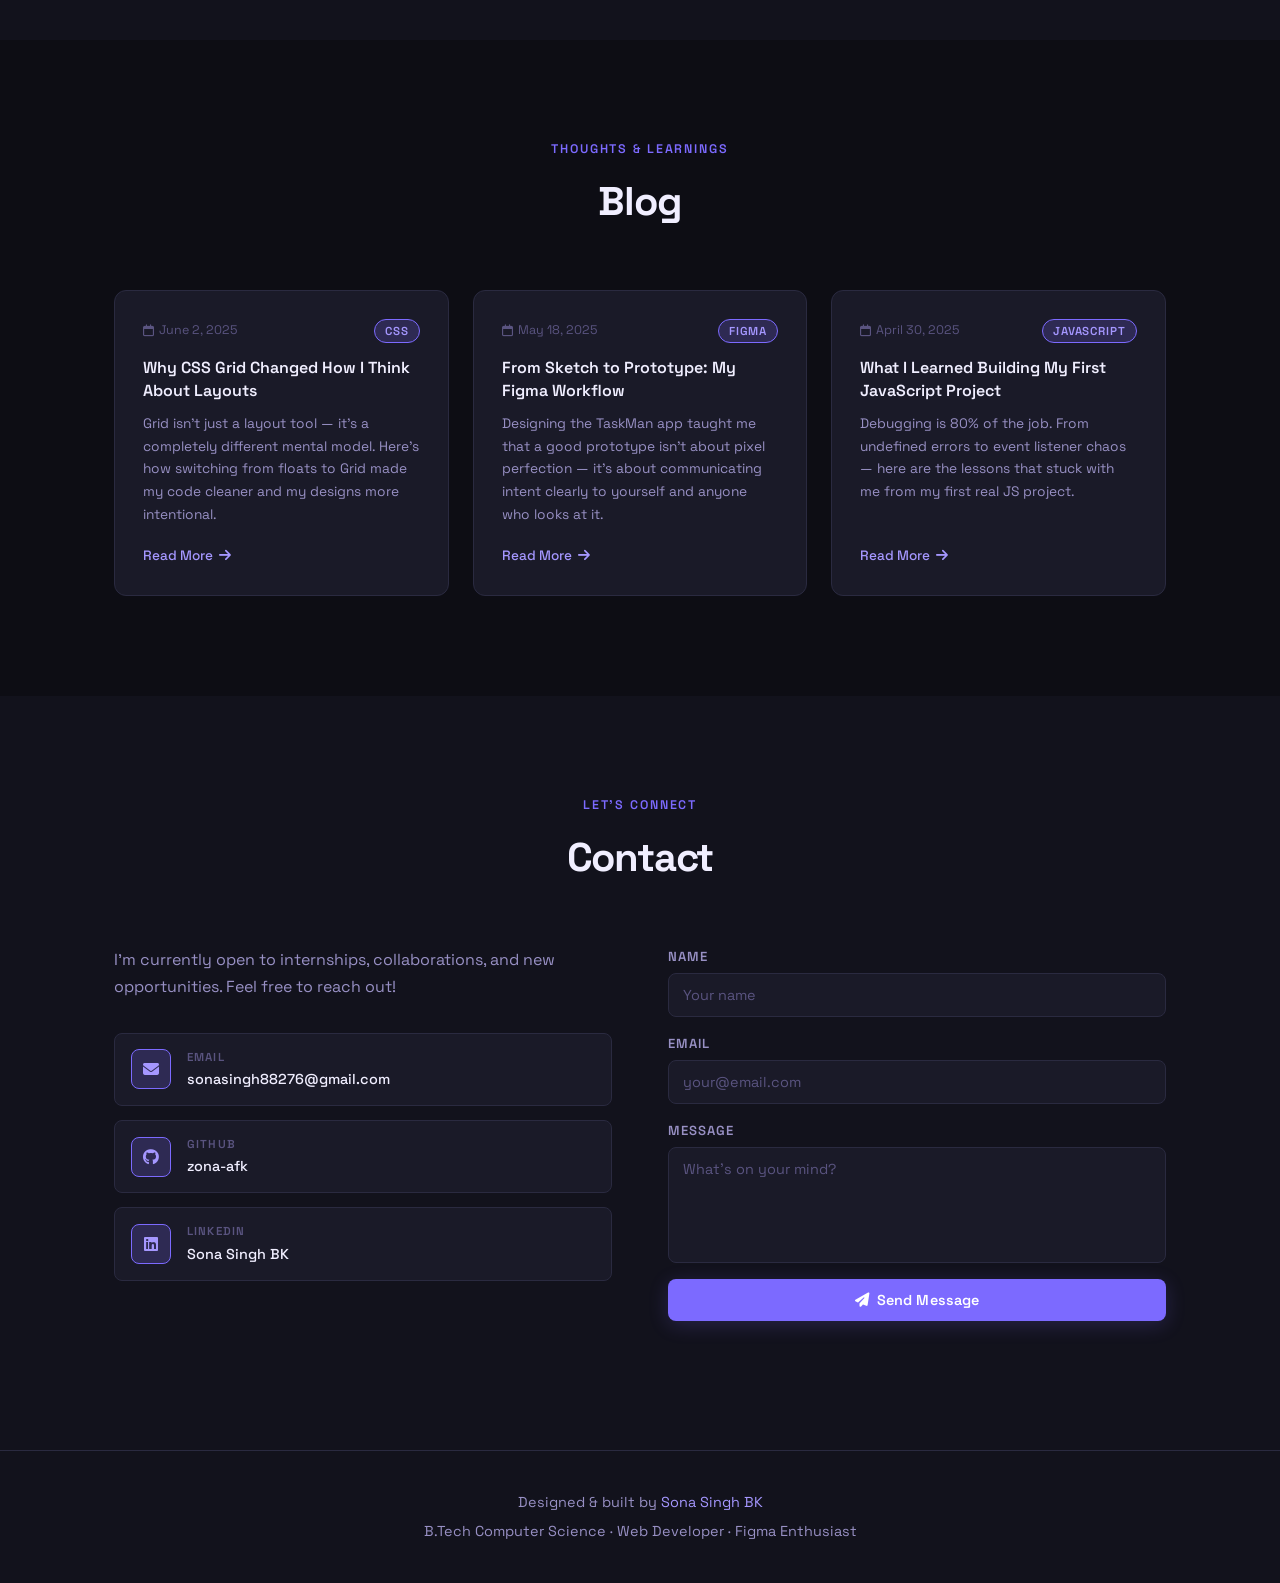
==== commit 0c6746c3: "Add files via upload" ====
--- a/folio/index.html
+++ b/folio/index.html
@@ -140,23 +140,44 @@
       <p class="project-count-display" id="projectCountDisplay"></p>
 
       <!-- ── FIGMA PROTOTYPE EMBED ── -->
-      <div class="figma-embed-wrapper">
+            <div class="figma-embed-wrapper">
         <div class="figma-embed-header">
           <i class="fa-brands fa-figma"></i>
           <div>
             <h3>TaskMan — Live Prototype</h3>
-            <p>Interactive Figma prototype embedded below</p>
-          </div>
-        </div>
-        <div class="figma-iframe-container">
-          <iframe
-            src="https://www.figma.com/embed?embed_host=share&url=https%3A%2F%2Fwww.figma.com%2Fproto%2FTzGWOhsbZDElKzTihRXyVi%2Ftaskman%3Fpage-id%3D1%253A3%26node-id%3D8-253%26p%3Df%26viewport%3D12%252C239%252C0.24%26t%3DrxX5wmL4FggUm6LG-1%26scaling%3Dscale-down%26content-scaling%3Dfixed%26starting-point-node-id%3D8%253A253"
-            allowfullscreen
-            loading="lazy"
-            title="TaskMan Figma Prototype">
-          </iframe>
-        </div>
-      </div>
+            <p>Click inside to interact with the prototype</p>
+          </div>
+          <a href="https://www.figma.com/proto/TzGWOhsbZDElKzTihRXyVi/taskman?page-id=1%3A3&node-id=8-253&scaling=scale-down&starting-point-node-id=8%3A253" target="_blank" class="project-link" style="margin-left:auto;white-space:nowrap;">
+            <i class="fa-solid fa-arrow-up-right-from-square"></i> Open full
+          </a>
+        </div>
+        <div class="figma-phone-wrap">
+          <div class="figma-phone-frame">
+            <div class="figma-phone-notch"></div>
+            <iframe
+              src="https://www.figma.com/embed?embed_host=share&url=https%3A%2F%2Fwww.figma.com%2Fproto%2FTzGWOhsbZDElKzTihRXyVi%2Ftaskman%3Fpage-id%3D1%253A3%26node-id%3D8-253%26p%3Df%26viewport%3D12%252C239%252C0.24%26t%3DrxX5wmL4FggUm6LG-1%26scaling%3Dscale-down%26content-scaling%3Dfixed%26starting-point-node-id%3D8%253A253"
+              allowfullscreen
+              loading="lazy"
+              title="TaskMan Figma Prototype">
+            </iframe>
+          </div>
+          <div class="figma-phone-info">
+            <div class="figma-tag"><i class="fa-brands fa-figma"></i> Figma Prototype</div>
+            <h3>TaskMan</h3>
+            <p>A task management app designed entirely in Figma. Features a clean layout, intuitive navigation flow, and a modern design system — all interactive in this live preview.</p>
+            <ul class="figma-details">
+              <li><i class="fa-solid fa-circle-check"></i> Mobile-first UI design</li>
+              <li><i class="fa-solid fa-circle-check"></i> Interactive prototype flow</li>
+              <li><i class="fa-solid fa-circle-check"></i> Custom design system</li>
+            </ul>
+            <a href="https://www.figma.com/design/TzGWOhsbZDElKzTihRXyVi/taskman?node-id=1-3" target="_blank" class="btn btn-primary" style="margin-top:8px;display:inline-flex;">
+              <i class="fa-brands fa-figma"></i> View Full Design
+            </a>
+          </div>
+        </div>
+      </div>
+ 
+    </div>
 
     </div>
   </section>
--- a/folio/style.css
+++ b/folio/style.css
@@ -485,26 +485,48 @@
   background: var(--bg-card);
 }
 .figma-embed-header {
-  display: flex; align-items: center; gap: 16px;
-  padding: 20px 24px;
+  display: flex; align-items: center; gap: 14px;
+  padding: 16px 24px;
   border-bottom: 1px solid var(--border);
   background: var(--bg-alt);
-}
-.figma-embed-header i { font-size: 2rem; color: var(--accent); }
-.figma-embed-header h3 { font-size: 1rem; font-weight: 600; margin-bottom: 2px; }
-.figma-embed-header p { font-size: 0.82rem; color: var(--text-secondary); }
-
-.figma-iframe-container {
+  flex-wrap: wrap;
+}
+.figma-embed-header i { font-size: 1.6rem; color: var(--accent); }
+.figma-embed-header h3 { font-size: 0.95rem; font-weight: 600; margin-bottom: 2px; }
+.figma-embed-header p  { font-size: 0.78rem; color: var(--text-secondary); }
+ 
+/* Phone frame layout */
+.figma-phone-wrap {
+  display: flex;
+  align-items: center;
+  gap: 40px;
+  padding: 40px 32px;
+}
+ 
+.figma-phone-frame {
+  flex-shrink: 0;
+  width: 240px;
+  height: 480px;
+  border-radius: 36px;
+  border: 8px solid var(--border);
+  background: #000;
+  box-shadow: 0 0 0 2px var(--accent), 0 24px 48px rgba(0,0,0,0.5), 0 0 40px var(--accent-glow);
   position: relative;
-  padding-bottom: 56.25%;
-  height: 0;
   overflow: hidden;
 }
-.figma-iframe-container iframe {
-  position: absolute; top: 0; left: 0;
+.figma-phone-notch {
+  position: absolute; top: 10px; left: 50%; transform: translateX(-50%);
+  width: 60px; height: 10px;
+  background: var(--border);
+  border-radius: 999px;
+  z-index: 2;
+}
+.figma-phone-frame iframe {
   width: 100%; height: 100%;
   border: none;
-}
+  border-radius: 28px;
+}
+ 
 
 /* ── SKILLS ── */
 .skills-grid {
